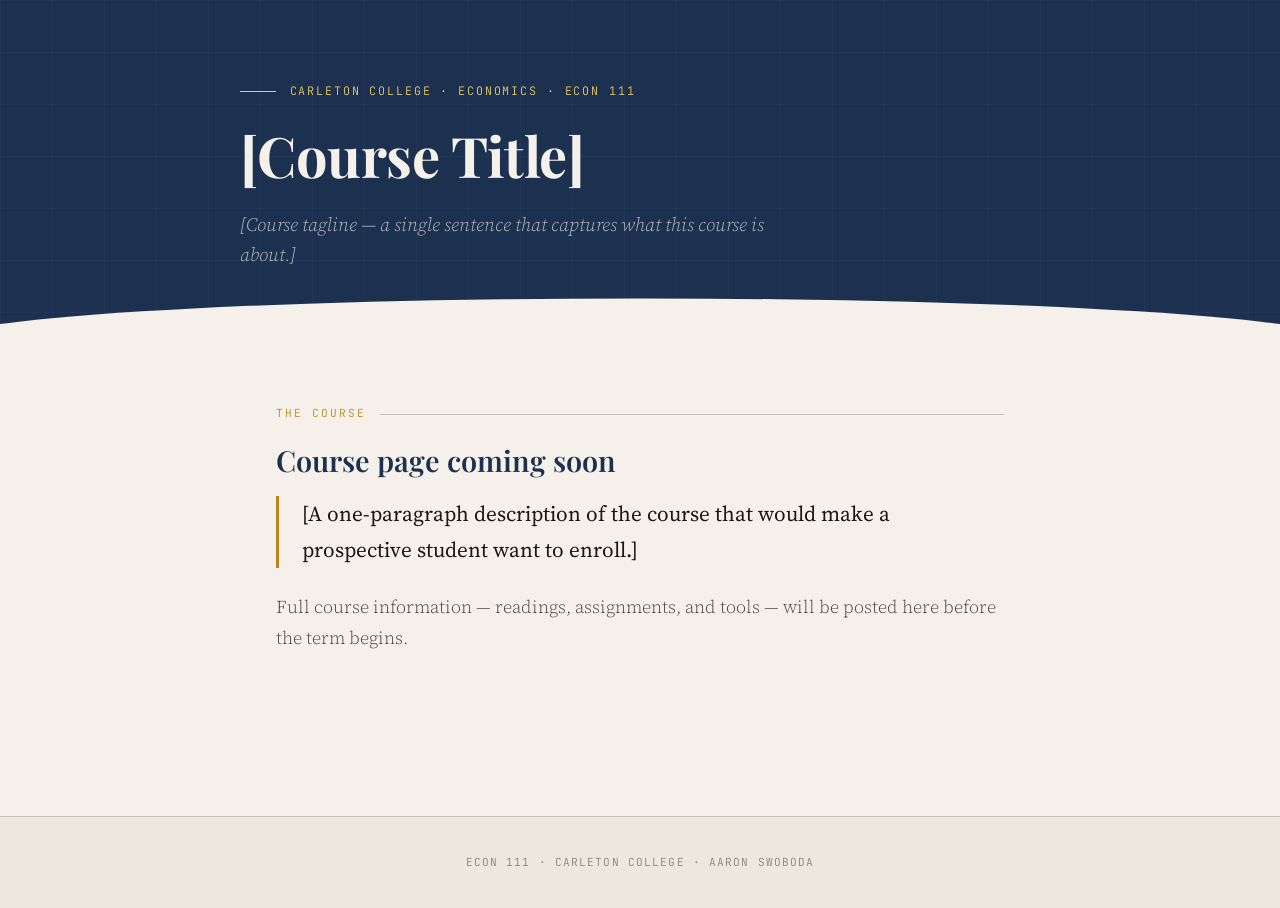
==== courses/econ111/index.html @ edf21638 "Rebuild site with shared styles and course folder structure - New index.html landing page with bio a" ====
<!DOCTYPE html>
<html lang="en">
<head>
<meta charset="UTF-8">
<meta name="viewport" content="width=device-width, initial-scale=1.0">
<title>ECON 111 · Carleton College</title>
<link rel="preconnect" href="https://fonts.googleapis.com">
<link href="https://fonts.googleapis.com/css2?family=Playfair+Display:ital,wght@0,400;0,600;0,700;1,400;1,600&family=Source+Serif+4:ital,opsz,wght@0,8..60,300;0,8..60,400;0,8..60,600;1,8..60,300;1,8..60,400&family=JetBrains+Mono:wght@400;500&display=swap" rel="stylesheet">
<link rel="stylesheet" href="../../styles.css">
</head>
<body>

<header>
  <div class="header-inner">
    <div class="header-tag">Carleton College · Economics · ECON 111</div>
    <h1>[Course Title]</h1>
    <p class="tagline">[Course tagline — a single sentence that captures what this course is about.]</p>
  </div>
</header>

<main>

  <section>
    <div class="label">The Course</div>
    <h2>Course page coming soon</h2>
    <p class="lede">[A one-paragraph description of the course that would make a prospective student want to enroll.]</p>
    <p>Full course information — readings, assignments, and tools — will be posted here before the term begins.</p>
  </section>

</main>

<footer>
  <p>ECON 111 · Carleton College · Aaron Swoboda</p>
</footer>

</body>
</html>
---- styles.css ----
/* ── DESIGN TOKENS ───────────────────────────── */
:root {
  --bg:        #F5F1EA;
  --bg-warm:   #EDE8DF;
  --ink:       #1A1714;
  --ink-mid:   #4A4540;
  --ink-light: #8A8178;
  --navy:      #1C3150;
  --teal:      #1E5C52;
  --gold:      #B8891A;
  --gold-lt:   #E8C96A;
  --rule:      #C8C0B4;
  --serif:     'Playfair Display', Georgia, serif;
  --body:      'Source Serif 4', Georgia, serif;
  --mono:      'JetBrains Mono', monospace;
}

/* ── RESET ───────────────────────────────────── */
*, *::before, *::after { box-sizing: border-box; margin: 0; padding: 0; }
html  { font-size: 18px; scroll-behavior: smooth; }
body  {
  background: var(--bg);
  color: var(--ink);
  font-family: var(--body);
  font-weight: 300;
  line-height: 1.75;
  -webkit-font-smoothing: antialiased;
}

/* ── HEADER ─────────────────────────────────── */
header {
  background: var(--navy);
  color: #F5F1EA;
  padding: 4.5rem 2rem 4rem;
  position: relative;
  overflow: hidden;
}
header::before {
  content: '';
  position: absolute; inset: 0;
  background-image:
    linear-gradient(rgba(255,255,255,0.025) 1px, transparent 1px),
    linear-gradient(90deg, rgba(255,255,255,0.025) 1px, transparent 1px);
  background-size: 52px 52px;
  pointer-events: none;
}
header::after {
  content: '';
  position: absolute; bottom: -1px; left: 0; right: 0;
  height: 44px;
  background: var(--bg);
  clip-path: ellipse(55% 100% at 50% 100%);
}
.header-inner {
  max-width: 800px;
  margin: 0 auto;
  position: relative;
  z-index: 1;
}
.header-tag {
  font-family: var(--mono);
  font-size: 0.65rem;
  letter-spacing: 0.16em;
  text-transform: uppercase;
  color: var(--gold-lt);
  margin-bottom: 1.25rem;
  display: flex;
  align-items: center;
  gap: 0.75rem;
}
.header-tag::before {
  content: '';
  display: inline-block;
  width: 2rem; height: 1px;
  background: var(--gold-lt);
}
h1 {
  font-family: var(--serif);
  font-size: clamp(2rem, 5vw, 3.1rem);
  font-weight: 700;
  line-height: 1.12;
  letter-spacing: -0.01em;
  margin-bottom: 1.25rem;
  color: #F5F1EA;
}
.tagline {
  font-size: 1.05rem;
  font-weight: 300;
  font-style: italic;
  color: rgba(245,241,234,0.72);
  max-width: 540px;
  line-height: 1.6;
}

/* ── LAYOUT ──────────────────────────────────── */
main {
  max-width: 800px;
  margin: 0 auto;
  padding: 3.5rem 2rem 5rem;
}
section { margin-bottom: 4rem; }

/* ── LABELS ──────────────────────────────────── */
.label {
  font-family: var(--mono);
  font-size: 0.62rem;
  letter-spacing: 0.18em;
  text-transform: uppercase;
  color: var(--gold);
  margin-bottom: 1rem;
  display: flex;
  align-items: center;
  gap: 0.75rem;
}
.label::after {
  content: '';
  flex: 1; height: 1px;
  background: var(--rule);
}

/* ── TYPE ────────────────────────────────────── */
h2 {
  font-family: var(--serif);
  font-size: 1.6rem;
  font-weight: 600;
  line-height: 1.25;
  color: var(--navy);
  margin-bottom: 1rem;
}
h3 {
  font-family: var(--serif);
  font-size: 1rem;
  font-weight: 600;
  color: var(--teal);
  margin-bottom: 0.4rem;
  margin-top: 1.75rem;
}
p { color: var(--ink-mid); margin-bottom: 1rem; }
p:last-child { margin-bottom: 0; }
strong { color: var(--ink); font-weight: 600; }
a { color: var(--teal); text-underline-offset: 3px; }
a:hover { color: var(--navy); }

.lede {
  font-size: 1.18rem;
  font-weight: 400;
  line-height: 1.7;
  color: var(--ink);
  border-left: 3px solid var(--gold);
  padding-left: 1.25rem;
  margin-bottom: 1.25rem;
}

/* ── FOOTER ──────────────────────────────────── */
footer {
  background: var(--bg-warm);
  border-top: 1px solid var(--rule);
  padding: 2rem;
  text-align: center;
}
footer p {
  font-family: var(--mono);
  font-size: 0.62rem;
  letter-spacing: 0.1em;
  text-transform: uppercase;
  color: var(--ink-light);
  margin: 0;
}

/* ── ANIMATIONS ──────────────────────────────── */
@keyframes fadeUp {
  from { opacity: 0; transform: translateY(14px); }
  to   { opacity: 1; transform: translateY(0); }
}
.header-inner > * { animation: fadeUp 0.6s ease both; }
.header-tag { animation-delay: 0.05s; }
h1          { animation-delay: 0.15s; }
.tagline    { animation-delay: 0.25s; }

/* ── RESPONSIVE ──────────────────────────────── */
@media (max-width: 700px) {
  h1 { font-size: 1.8rem; }
}
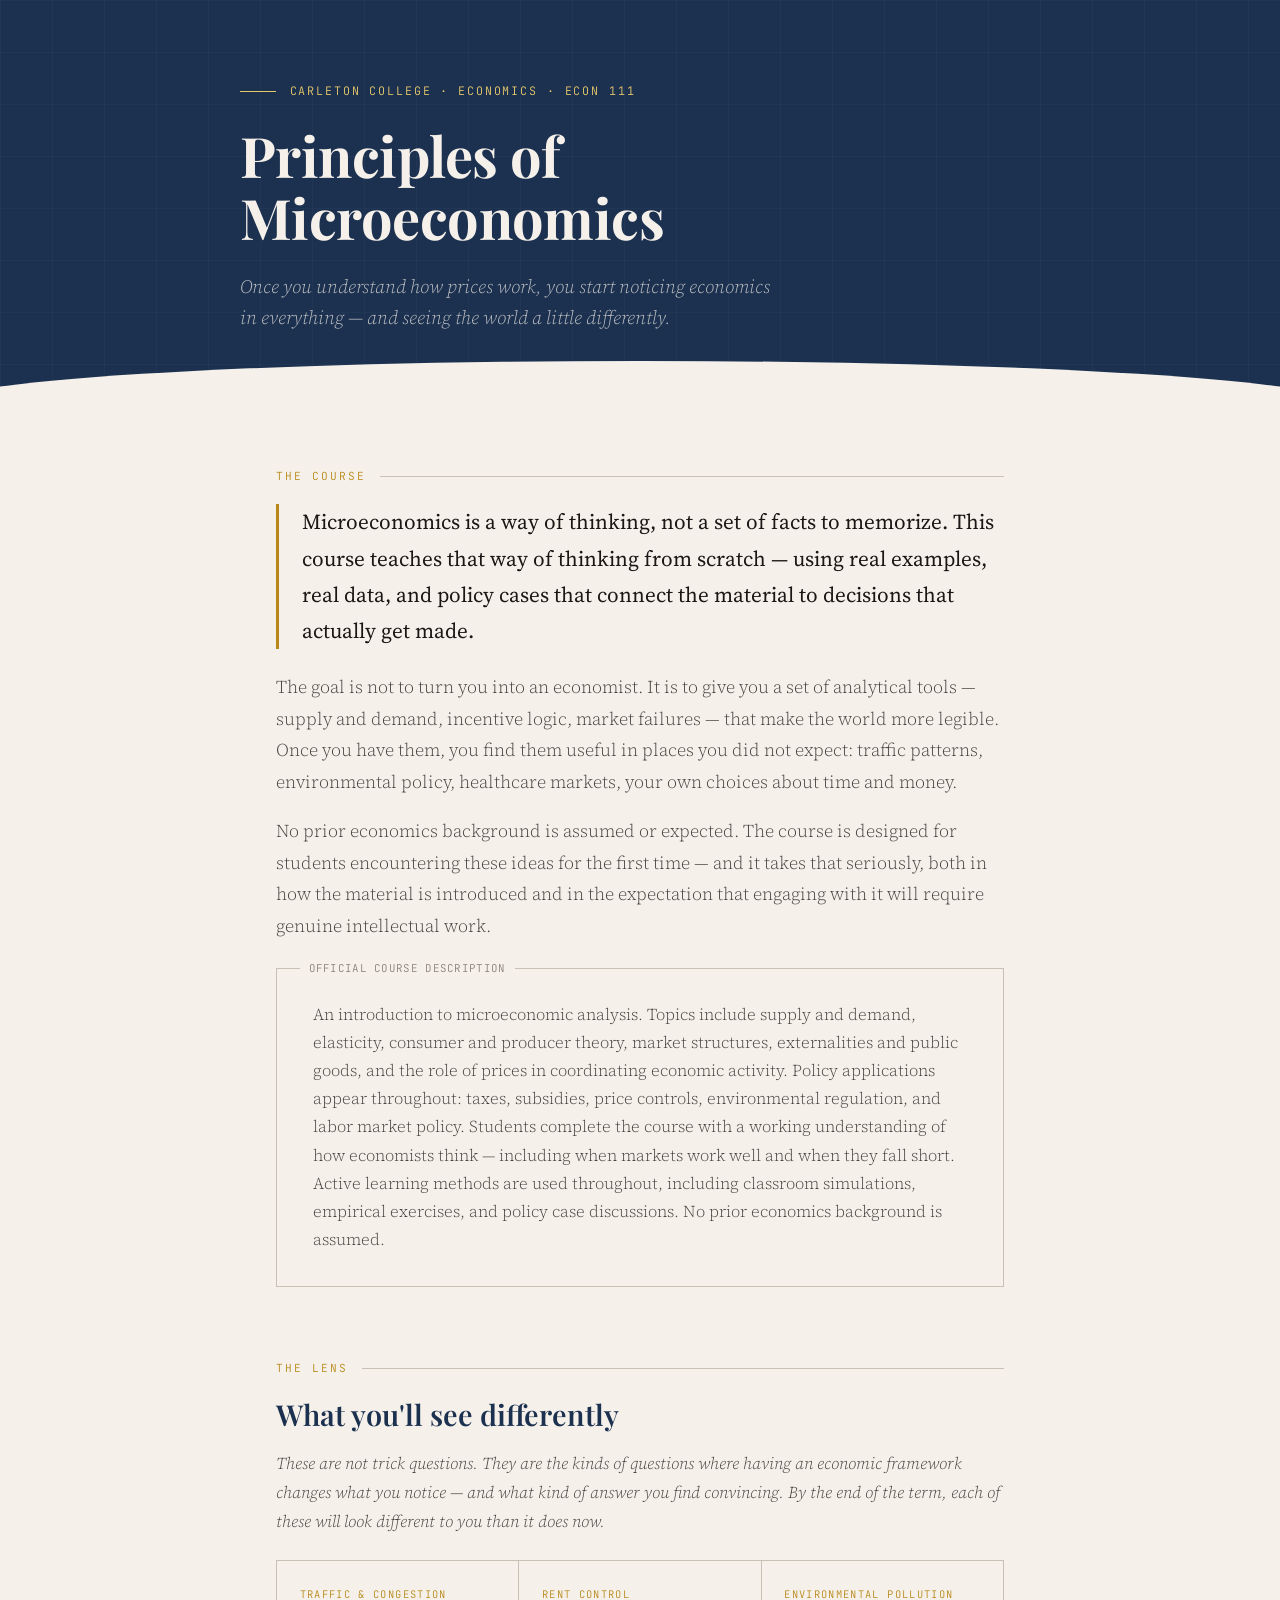
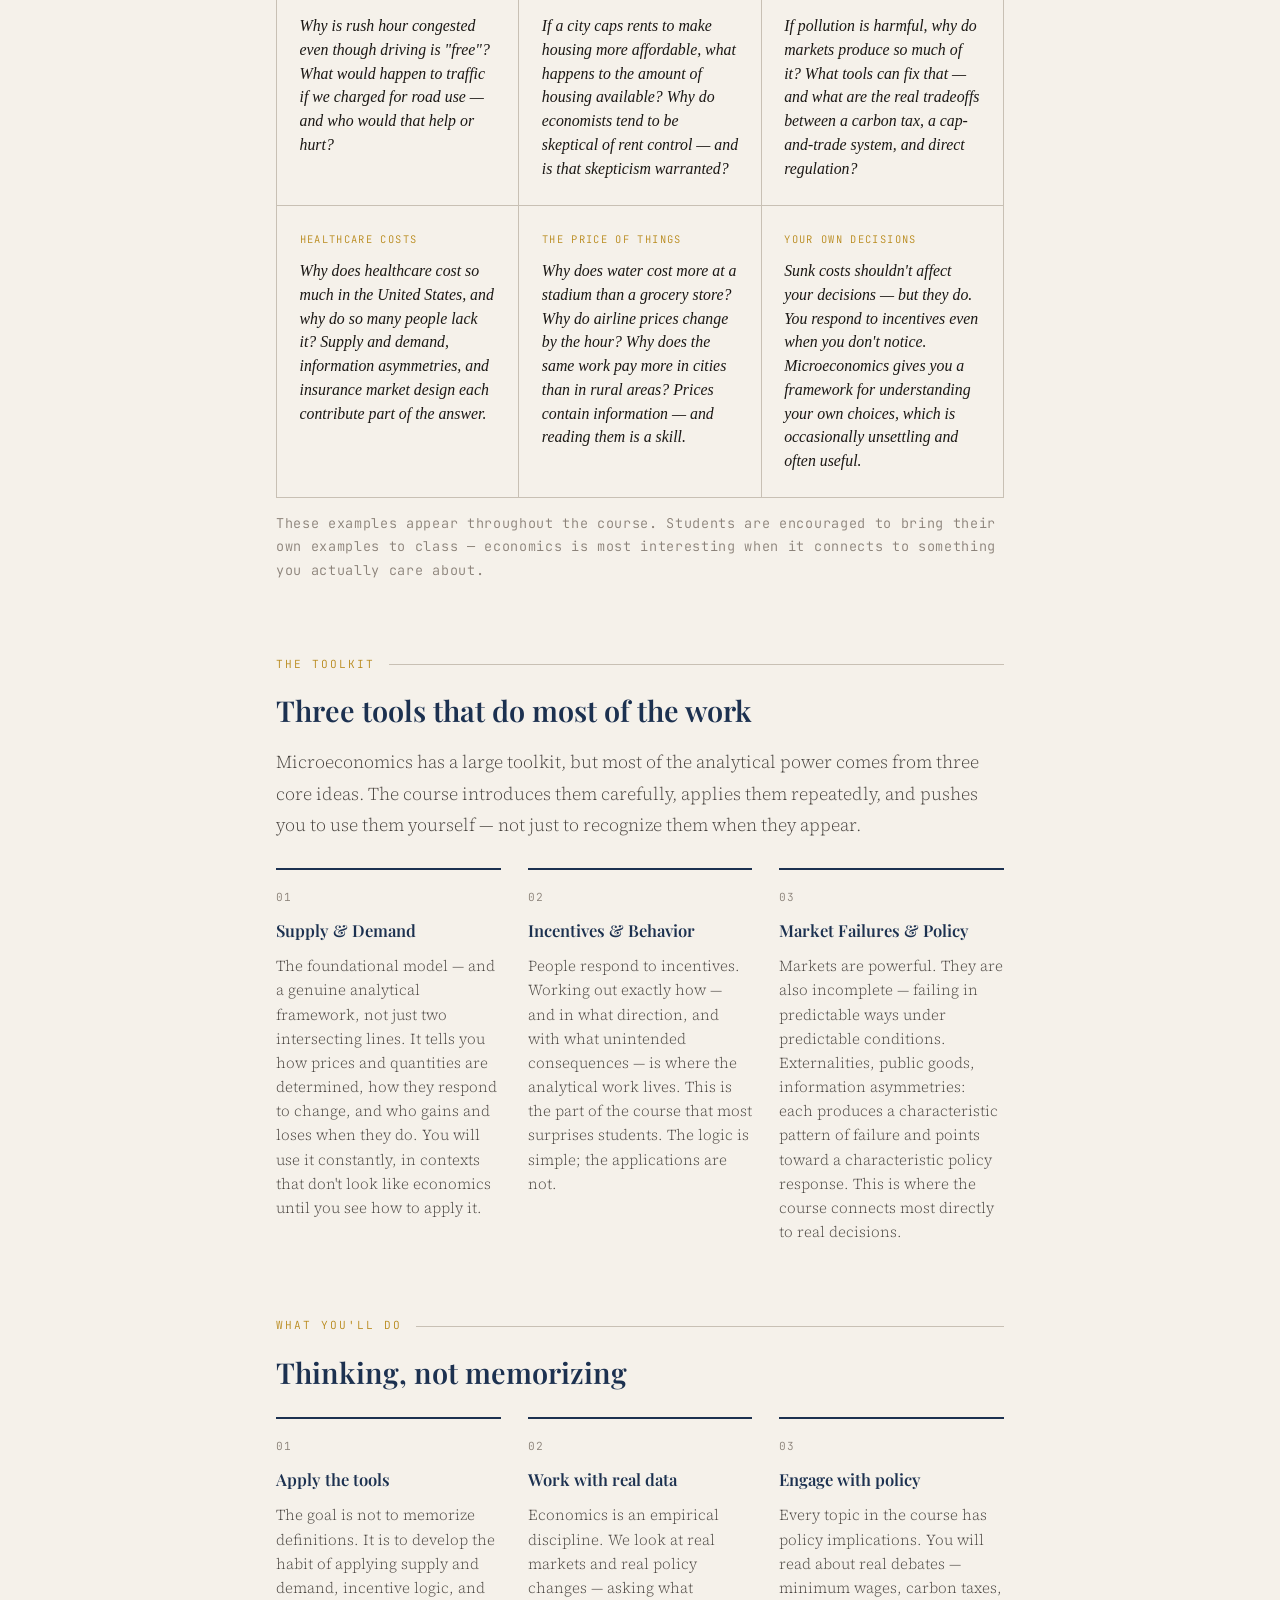
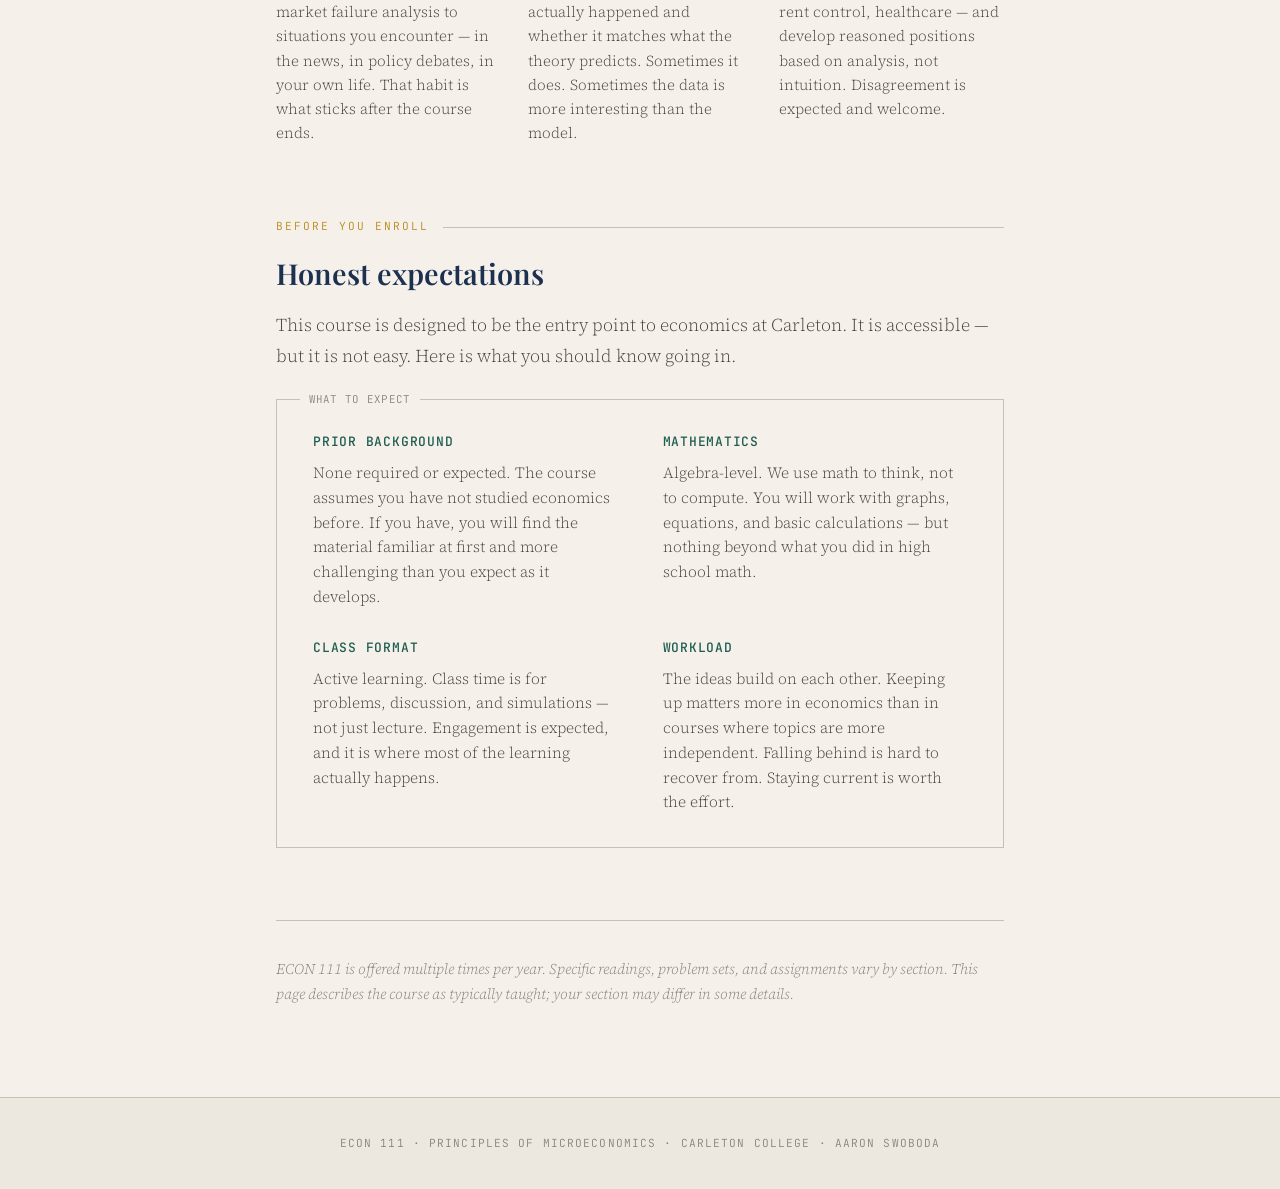
==== commit 671db3d1: "Add full course pages for econ111, econ270, econ284, econ287 Each page uses styles.css and follows t" ====
--- a/courses/econ111/index.html
+++ b/courses/econ111/index.html
@@ -3,34 +3,301 @@
 <head>
 <meta charset="UTF-8">
 <meta name="viewport" content="width=device-width, initial-scale=1.0">
-<title>ECON 111 · Carleton College</title>
+<title>ECON 111 · Principles of Microeconomics · Carleton College</title>
 <link rel="preconnect" href="https://fonts.googleapis.com">
 <link href="https://fonts.googleapis.com/css2?family=Playfair+Display:ital,wght@0,400;0,600;0,700;1,400;1,600&family=Source+Serif+4:ital,opsz,wght@0,8..60,300;0,8..60,400;0,8..60,600;1,8..60,300;1,8..60,400&family=JetBrains+Mono:wght@400;500&display=swap" rel="stylesheet">
 <link rel="stylesheet" href="../../styles.css">
+<style>
+  /* ── CATALOG QUOTE ────────────────────────────── */
+  .catalog-block {
+    border: 1px solid var(--rule);
+    padding: 1.75rem 2rem;
+    margin-top: 1.5rem;
+    position: relative;
+  }
+  .catalog-block::before {
+    content: 'Official course description';
+    position: absolute;
+    top: -0.55rem; left: 1.25rem;
+    background: var(--bg);
+    padding: 0 0.5rem;
+    font-family: var(--mono);
+    font-size: 0.6rem;
+    letter-spacing: 0.12em;
+    text-transform: uppercase;
+    color: var(--ink-light);
+  }
+  .catalog-block p {
+    font-size: 0.92rem;
+    line-height: 1.7;
+    color: var(--ink-mid);
+    margin: 0;
+  }
+
+  /* ── QUESTION CARDS ───────────────────────────── */
+  .q-intro {
+    font-size: 0.92rem;
+    color: var(--ink-mid);
+    margin-bottom: 1.25rem;
+    font-style: italic;
+  }
+  .q-grid {
+    display: grid;
+    grid-template-columns: 1fr 1fr 1fr;
+    gap: 1px;
+    background: var(--rule);
+    border: 1px solid var(--rule);
+    margin-bottom: 0.75rem;
+  }
+  .q-card {
+    background: var(--bg);
+    padding: 1.35rem 1.25rem;
+    transition: background 0.18s ease;
+  }
+  .q-card:hover { background: var(--bg-warm); }
+  .q-topic {
+    font-family: var(--mono);
+    font-size: 0.58rem;
+    letter-spacing: 0.13em;
+    text-transform: uppercase;
+    color: var(--gold);
+    margin-bottom: 0.6rem;
+  }
+  .q-text {
+    font-family: var(--serif);
+    font-size: 0.88rem;
+    font-style: italic;
+    line-height: 1.5;
+    color: var(--ink);
+    margin: 0;
+  }
+  .fine-note {
+    font-size: 0.75rem;
+    color: var(--ink-light);
+    font-family: var(--mono);
+    letter-spacing: 0.05em;
+    margin-top: 0.75rem;
+  }
+
+  /* ── PILLARS ─────────────────────────────────── */
+  .pillars {
+    display: grid;
+    grid-template-columns: 1fr 1fr 1fr;
+    gap: 1.5rem;
+    margin-top: 1.5rem;
+  }
+  .pillar { border-top: 2px solid var(--navy); padding-top: 1rem; }
+  .pillar-num {
+    font-family: var(--mono);
+    font-size: 0.62rem;
+    letter-spacing: 0.1em;
+    color: var(--ink-light);
+    margin-bottom: 0.5rem;
+  }
+  .pillar h3 { font-size: 0.92rem; margin-top: 0; margin-bottom: 0.5rem; color: var(--navy); }
+  .pillar p  { font-size: 0.84rem; line-height: 1.6; margin: 0; }
+
+  /* ── WHAT TO EXPECT BOX ──────────────────────── */
+  .expect-box {
+    border: 1px solid var(--rule);
+    padding: 1.75rem 2rem;
+    margin-top: 1.5rem;
+    display: grid;
+    grid-template-columns: 1fr 1fr;
+    gap: 1.5rem 2.5rem;
+    position: relative;
+  }
+  .expect-box::before {
+    content: 'What to expect';
+    position: absolute;
+    top: -0.55rem; left: 1.25rem;
+    background: var(--bg);
+    padding: 0 0.5rem;
+    font-family: var(--mono);
+    font-size: 0.6rem;
+    letter-spacing: 0.12em;
+    text-transform: uppercase;
+    color: var(--ink-light);
+  }
+  .expect-item h3 {
+    font-family: var(--mono);
+    font-size: 0.72rem;
+    font-weight: 500;
+    letter-spacing: 0.06em;
+    text-transform: uppercase;
+    color: var(--teal);
+    margin-top: 0;
+    margin-bottom: 0.4rem;
+  }
+  .expect-item p {
+    font-size: 0.86rem;
+    color: var(--ink-mid);
+    line-height: 1.6;
+    margin: 0;
+  }
+
+  /* ── DISCLAIMER ──────────────────────────────── */
+  .disclaimer {
+    border-top: 1px solid var(--rule);
+    padding-top: 2rem;
+    margin-top: 1rem;
+  }
+  .disclaimer p {
+    font-size: 0.82rem;
+    font-style: italic;
+    color: var(--ink-light);
+    line-height: 1.7;
+  }
+
+  /* ── RESPONSIVE ──────────────────────────────── */
+  @media (max-width: 700px) {
+    .q-grid      { grid-template-columns: 1fr; }
+    .pillars     { grid-template-columns: 1fr; }
+    .expect-box  { grid-template-columns: 1fr; }
+  }
+</style>
 </head>
 <body>
 
 <header>
   <div class="header-inner">
     <div class="header-tag">Carleton College · Economics · ECON 111</div>
-    <h1>[Course Title]</h1>
-    <p class="tagline">[Course tagline — a single sentence that captures what this course is about.]</p>
+    <h1>Principles of<br>Microeconomics</h1>
+    <p class="tagline">Once you understand how prices work, you start noticing economics in everything — and seeing the world a little differently.</p>
   </div>
 </header>
 
 <main>
 
+  <!-- THE COURSE -->
   <section>
     <div class="label">The Course</div>
-    <h2>Course page coming soon</h2>
-    <p class="lede">[A one-paragraph description of the course that would make a prospective student want to enroll.]</p>
-    <p>Full course information — readings, assignments, and tools — will be posted here before the term begins.</p>
-  </section>
+    <p class="lede">Microeconomics is a way of thinking, not a set of facts to memorize. This course teaches that way of thinking from scratch — using real examples, real data, and policy cases that connect the material to decisions that actually get made.</p>
+    <p>The goal is not to turn you into an economist. It is to give you a set of analytical tools — supply and demand, incentive logic, market failures — that make the world more legible. Once you have them, you find them useful in places you did not expect: traffic patterns, environmental policy, healthcare markets, your own choices about time and money.</p>
+    <p>No prior economics background is assumed or expected. The course is designed for students encountering these ideas for the first time — and it takes that seriously, both in how the material is introduced and in the expectation that engaging with it will require genuine intellectual work.</p>
+
+    <div class="catalog-block">
+      <p>An introduction to microeconomic analysis. Topics include supply and demand, elasticity, consumer and producer theory, market structures, externalities and public goods, and the role of prices in coordinating economic activity. Policy applications appear throughout: taxes, subsidies, price controls, environmental regulation, and labor market policy. Students complete the course with a working understanding of how economists think — including when markets work well and when they fall short. Active learning methods are used throughout, including classroom simulations, empirical exercises, and policy case discussions. No prior economics background is assumed.</p>
+    </div>
+  </section>
+
+  <!-- WHAT YOU'LL SEE DIFFERENTLY -->
+  <section>
+    <div class="label">The Lens</div>
+    <h2>What you'll see differently</h2>
+    <p class="q-intro">These are not trick questions. They are the kinds of questions where having an economic framework changes what you notice — and what kind of answer you find convincing. By the end of the term, each of these will look different to you than it does now.</p>
+
+    <div class="q-grid">
+      <div class="q-card">
+        <div class="q-topic">Traffic &amp; Congestion</div>
+        <p class="q-text">Why is rush hour congested even though driving is "free"? What would happen to traffic if we charged for road use — and who would that help or hurt?</p>
+      </div>
+      <div class="q-card">
+        <div class="q-topic">Rent Control</div>
+        <p class="q-text">If a city caps rents to make housing more affordable, what happens to the amount of housing available? Why do economists tend to be skeptical of rent control — and is that skepticism warranted?</p>
+      </div>
+      <div class="q-card">
+        <div class="q-topic">Environmental Pollution</div>
+        <p class="q-text">If pollution is harmful, why do markets produce so much of it? What tools can fix that — and what are the real tradeoffs between a carbon tax, a cap-and-trade system, and direct regulation?</p>
+      </div>
+      <div class="q-card">
+        <div class="q-topic">Healthcare Costs</div>
+        <p class="q-text">Why does healthcare cost so much in the United States, and why do so many people lack it? Supply and demand, information asymmetries, and insurance market design each contribute part of the answer.</p>
+      </div>
+      <div class="q-card">
+        <div class="q-topic">The Price of Things</div>
+        <p class="q-text">Why does water cost more at a stadium than a grocery store? Why do airline prices change by the hour? Why does the same work pay more in cities than in rural areas? Prices contain information — and reading them is a skill.</p>
+      </div>
+      <div class="q-card">
+        <div class="q-topic">Your Own Decisions</div>
+        <p class="q-text">Sunk costs shouldn't affect your decisions — but they do. You respond to incentives even when you don't notice. Microeconomics gives you a framework for understanding your own choices, which is occasionally unsettling and often useful.</p>
+      </div>
+    </div>
+    <p class="fine-note">These examples appear throughout the course. Students are encouraged to bring their own examples to class — economics is most interesting when it connects to something you actually care about.</p>
+  </section>
+
+  <!-- THE TOOLKIT -->
+  <section>
+    <div class="label">The Toolkit</div>
+    <h2>Three tools that do most of the work</h2>
+    <p>Microeconomics has a large toolkit, but most of the analytical power comes from three core ideas. The course introduces them carefully, applies them repeatedly, and pushes you to use them yourself — not just to recognize them when they appear.</p>
+    <div class="pillars">
+      <div class="pillar">
+        <div class="pillar-num">01</div>
+        <h3>Supply &amp; Demand</h3>
+        <p>The foundational model — and a genuine analytical framework, not just two intersecting lines. It tells you how prices and quantities are determined, how they respond to change, and who gains and loses when they do. You will use it constantly, in contexts that don't look like economics until you see how to apply it.</p>
+      </div>
+      <div class="pillar">
+        <div class="pillar-num">02</div>
+        <h3>Incentives &amp; Behavior</h3>
+        <p>People respond to incentives. Working out exactly how — and in what direction, and with what unintended consequences — is where the analytical work lives. This is the part of the course that most surprises students. The logic is simple; the applications are not.</p>
+      </div>
+      <div class="pillar">
+        <div class="pillar-num">03</div>
+        <h3>Market Failures &amp; Policy</h3>
+        <p>Markets are powerful. They are also incomplete — failing in predictable ways under predictable conditions. Externalities, public goods, information asymmetries: each produces a characteristic pattern of failure and points toward a characteristic policy response. This is where the course connects most directly to real decisions.</p>
+      </div>
+    </div>
+  </section>
+
+  <!-- WHAT YOU DO -->
+  <section>
+    <div class="label">What You'll Do</div>
+    <h2>Thinking, not memorizing</h2>
+    <div class="pillars">
+      <div class="pillar">
+        <div class="pillar-num">01</div>
+        <h3>Apply the tools</h3>
+        <p>The goal is not to memorize definitions. It is to develop the habit of applying supply and demand, incentive logic, and market failure analysis to situations you encounter — in the news, in policy debates, in your own life. That habit is what sticks after the course ends.</p>
+      </div>
+      <div class="pillar">
+        <div class="pillar-num">02</div>
+        <h3>Work with real data</h3>
+        <p>Economics is an empirical discipline. We look at real markets and real policy changes — asking what actually happened and whether it matches what the theory predicts. Sometimes it does. Sometimes the data is more interesting than the model.</p>
+      </div>
+      <div class="pillar">
+        <div class="pillar-num">03</div>
+        <h3>Engage with policy</h3>
+        <p>Every topic in the course has policy implications. You will read about real debates — minimum wages, carbon taxes, rent control, healthcare — and develop reasoned positions based on analysis, not intuition. Disagreement is expected and welcome.</p>
+      </div>
+    </div>
+  </section>
+
+  <!-- WHAT TO EXPECT -->
+  <section>
+    <div class="label">Before You Enroll</div>
+    <h2>Honest expectations</h2>
+    <p>This course is designed to be the entry point to economics at Carleton. It is accessible — but it is not easy. Here is what you should know going in.</p>
+
+    <div class="expect-box">
+      <div class="expect-item">
+        <h3>Prior Background</h3>
+        <p>None required or expected. The course assumes you have not studied economics before. If you have, you will find the material familiar at first and more challenging than you expect as it develops.</p>
+      </div>
+      <div class="expect-item">
+        <h3>Mathematics</h3>
+        <p>Algebra-level. We use math to think, not to compute. You will work with graphs, equations, and basic calculations — but nothing beyond what you did in high school math.</p>
+      </div>
+      <div class="expect-item">
+        <h3>Class Format</h3>
+        <p>Active learning. Class time is for problems, discussion, and simulations — not just lecture. Engagement is expected, and it is where most of the learning actually happens.</p>
+      </div>
+      <div class="expect-item">
+        <h3>Workload</h3>
+        <p>The ideas build on each other. Keeping up matters more in economics than in courses where topics are more independent. Falling behind is hard to recover from. Staying current is worth the effort.</p>
+      </div>
+    </div>
+  </section>
+
+  <!-- DISCLAIMER -->
+  <div class="disclaimer">
+    <p>ECON 111 is offered multiple times per year. Specific readings, problem sets, and assignments vary by section. This page describes the course as typically taught; your section may differ in some details.</p>
+  </div>
 
 </main>
 
 <footer>
-  <p>ECON 111 · Carleton College · Aaron Swoboda</p>
+  <p>ECON 111 · Principles of Microeconomics · Carleton College · Aaron Swoboda</p>
 </footer>
 
 </body>
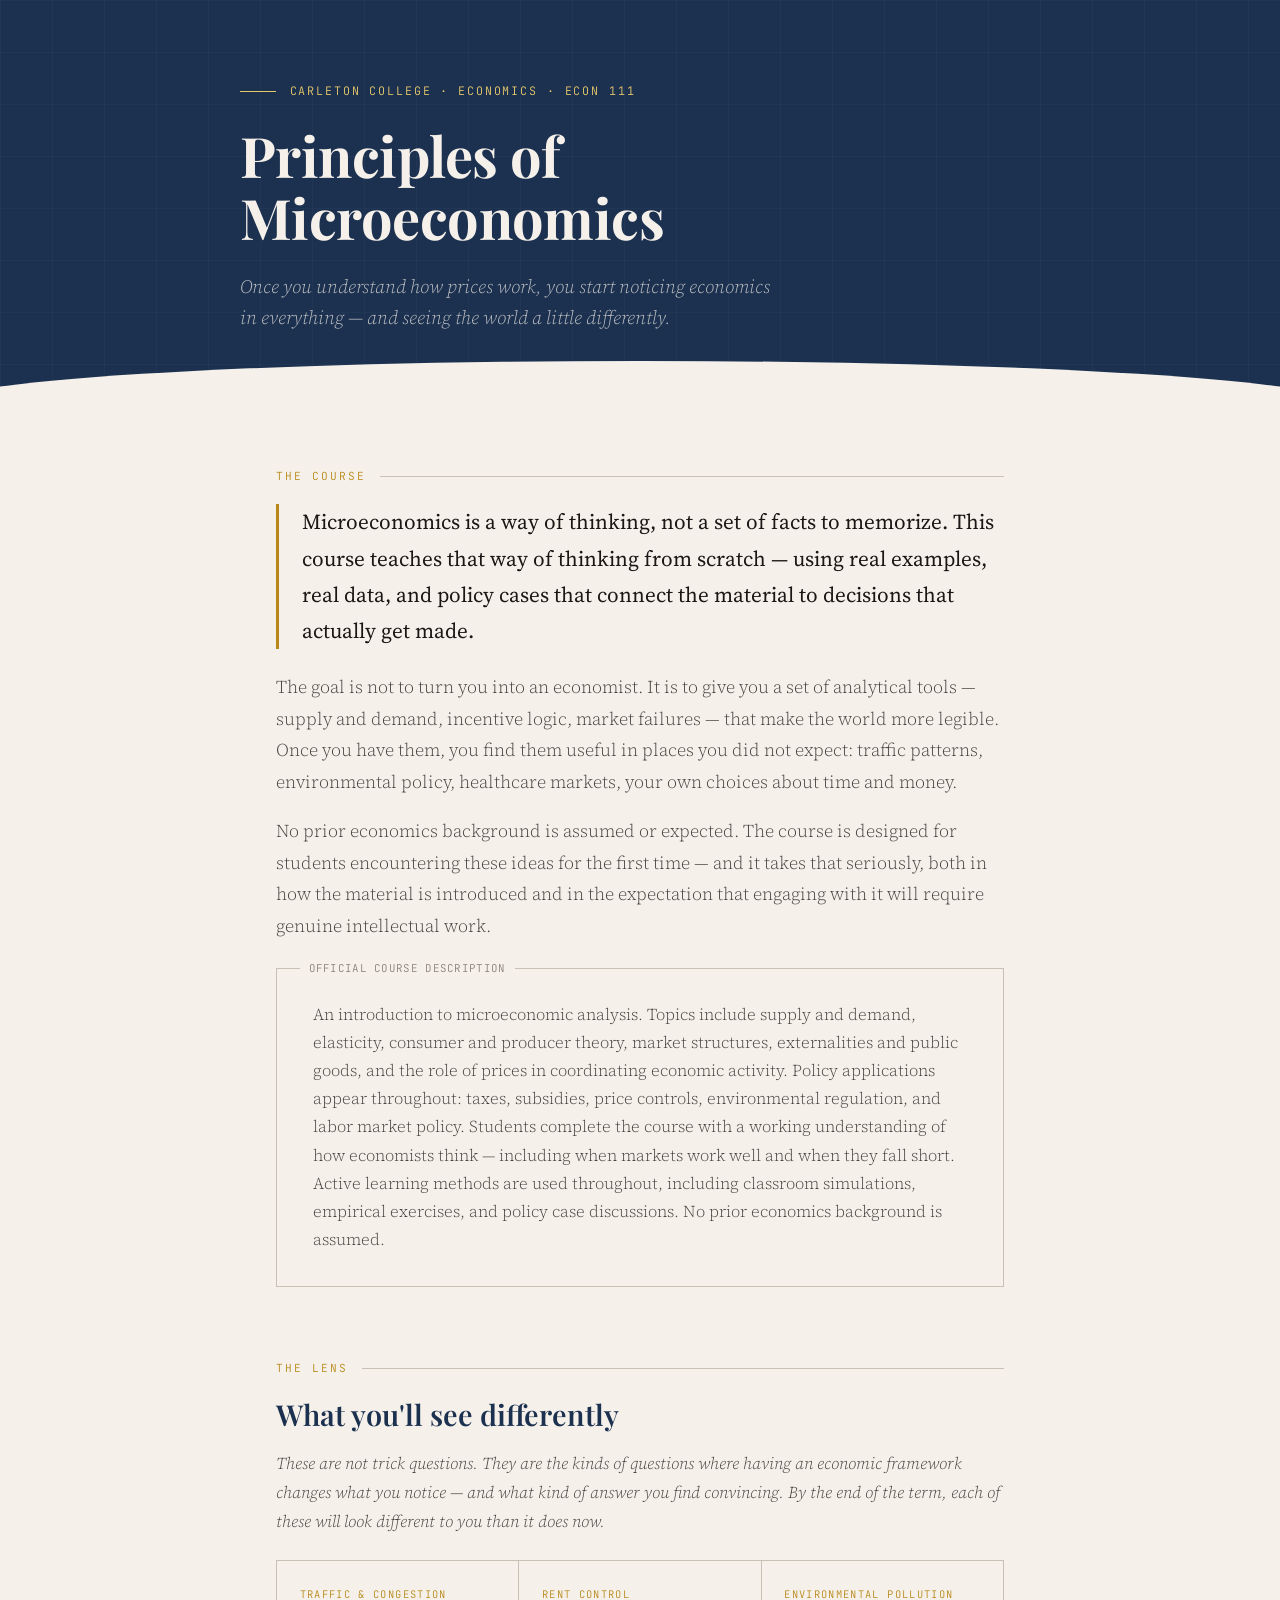
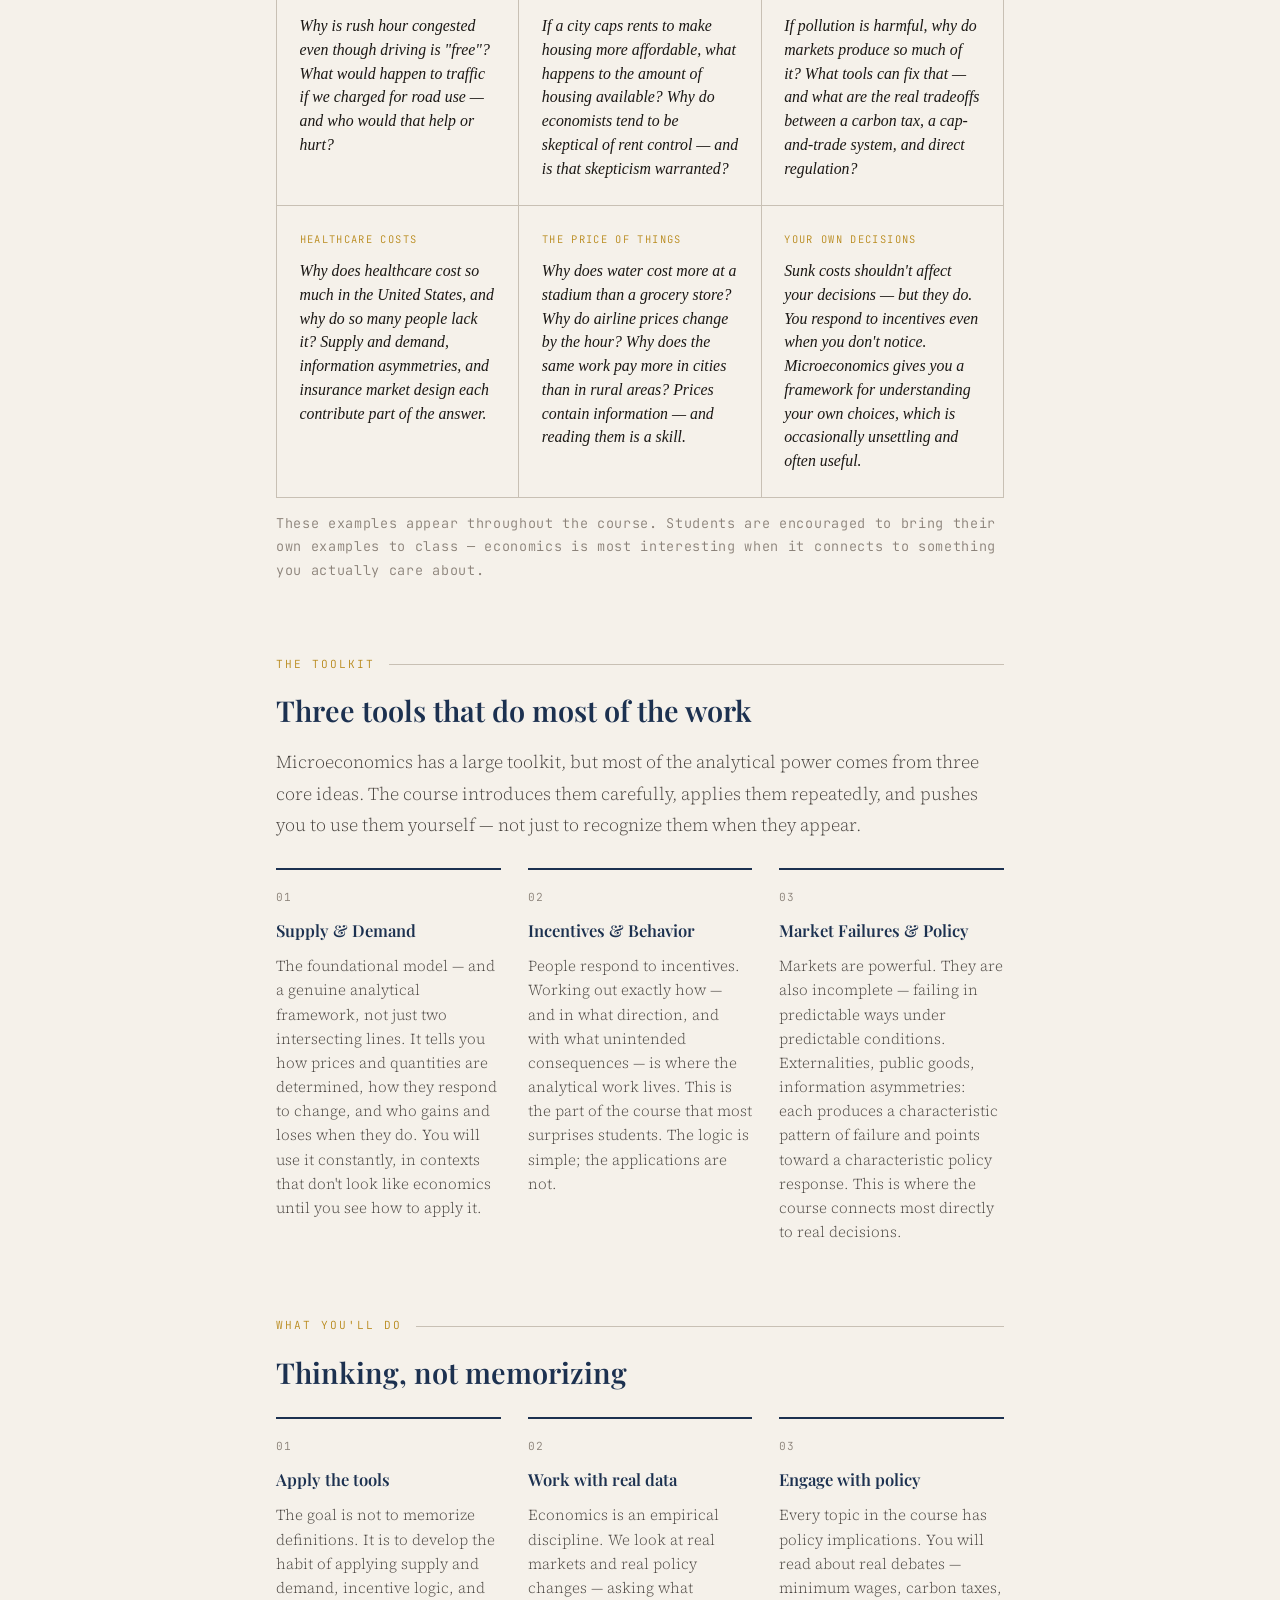
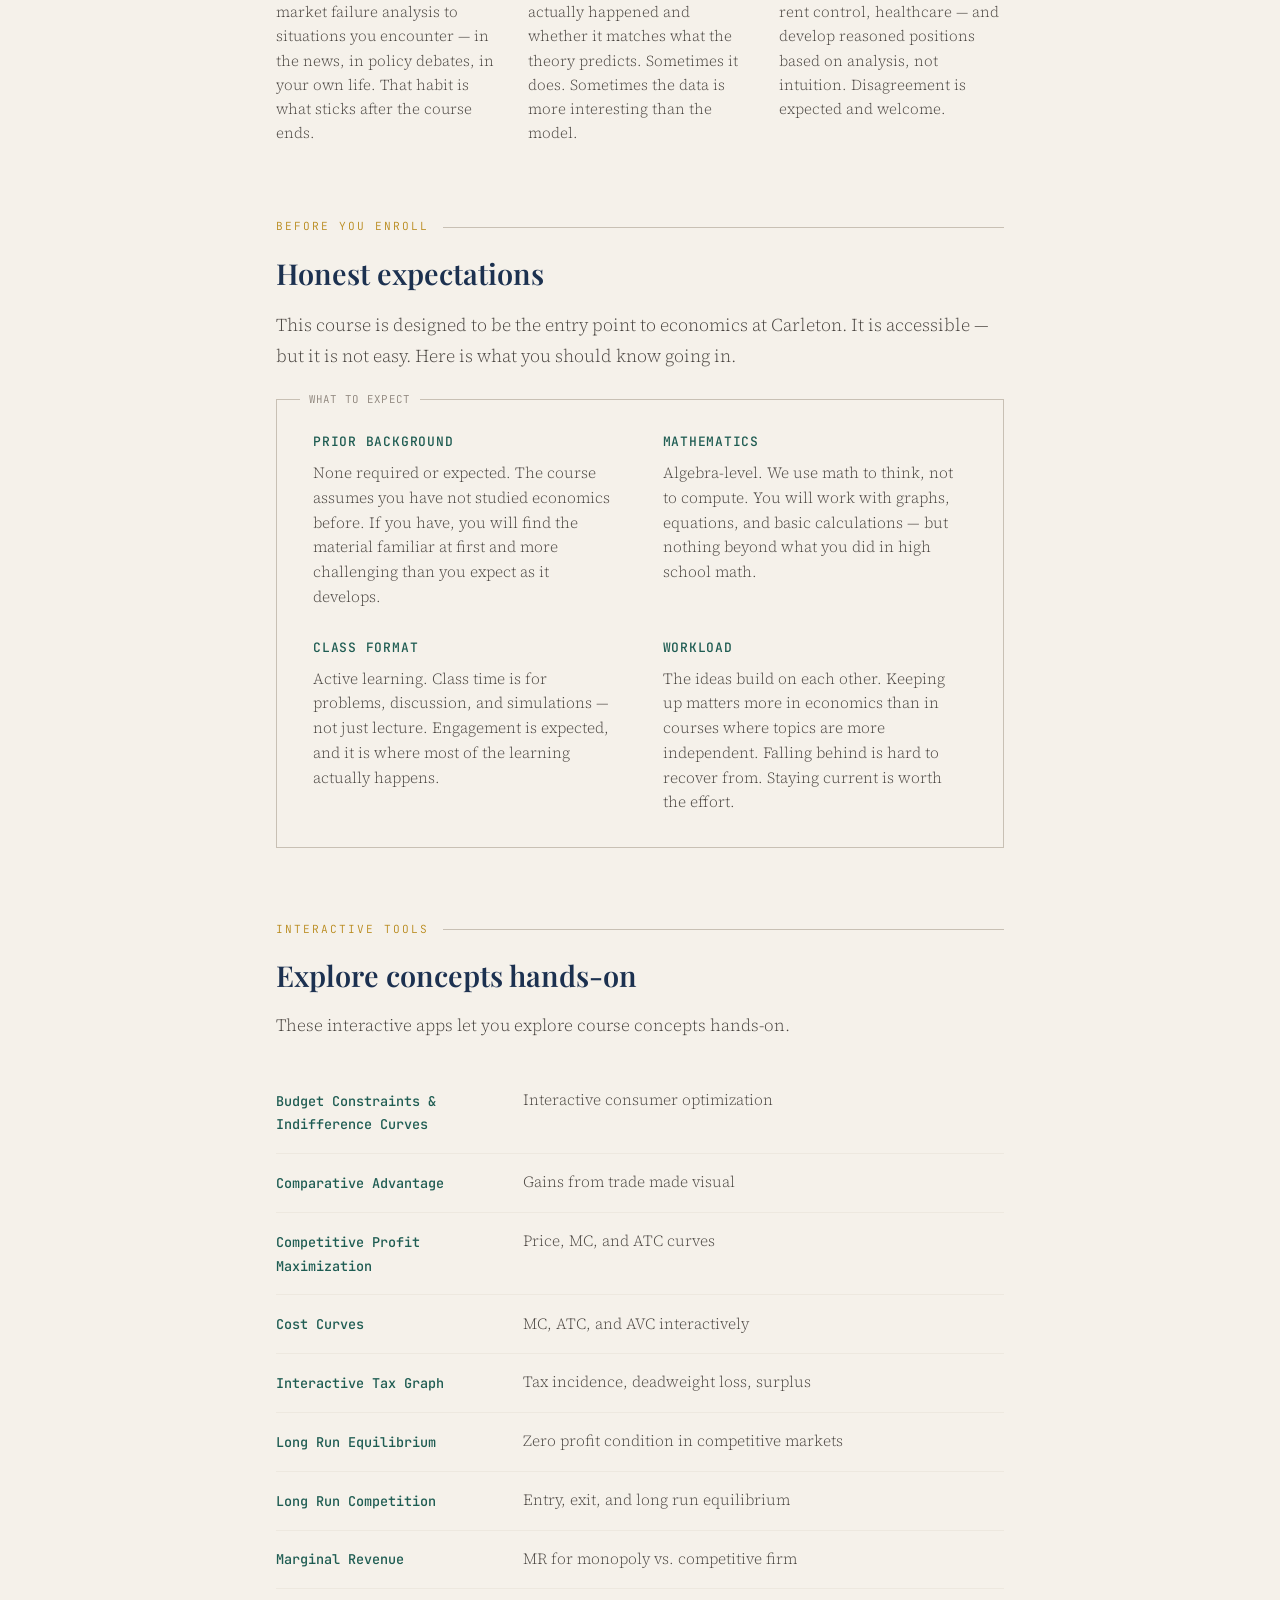
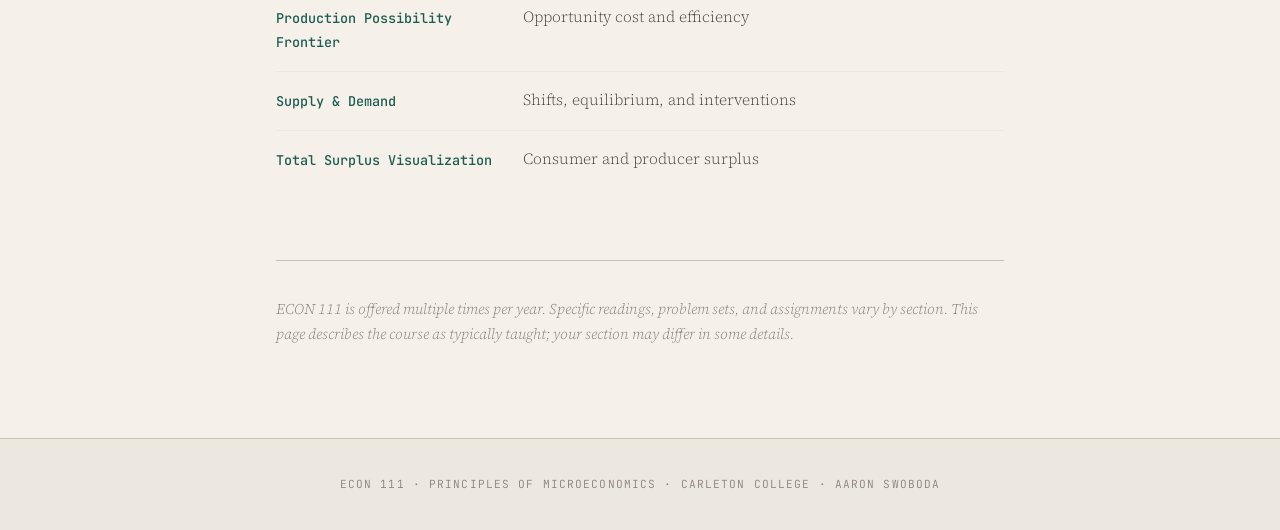
==== commit 3dd30a40: "Add Interactive Tools sections to econ111, econ270, econ284 - econ111: 11 Shiny apps covering full m" ====
--- a/courses/econ111/index.html
+++ b/courses/econ111/index.html
@@ -149,11 +149,43 @@
     line-height: 1.7;
   }
 
+  /* ── TOOLS ───────────────────────────────────── */
+  .tools-intro {
+    font-size: 0.95rem;
+    color: var(--ink-mid);
+    margin-bottom: 1.75rem;
+    line-height: 1.7;
+  }
+  .tool-row {
+    display: grid;
+    grid-template-columns: 220px 1fr;
+    gap: 0.5rem 1.5rem;
+    padding: 0.9rem 0;
+    border-bottom: 1px solid var(--bg-warm);
+    align-items: start;
+  }
+  .tool-row:last-child { border-bottom: none; }
+  .tool-name {
+    font-family: var(--mono);
+    font-size: 0.75rem;
+    font-weight: 500;
+    padding-top: 0.1rem;
+  }
+  .tool-name a { color: var(--teal); text-decoration: none; }
+  .tool-name a:hover { text-decoration: underline; }
+  .tool-desc {
+    font-size: 0.86rem;
+    color: var(--ink-mid);
+    line-height: 1.6;
+    margin: 0;
+  }
+
   /* ── RESPONSIVE ──────────────────────────────── */
   @media (max-width: 700px) {
     .q-grid      { grid-template-columns: 1fr; }
     .pillars     { grid-template-columns: 1fr; }
     .expect-box  { grid-template-columns: 1fr; }
+    .tool-row    { grid-template-columns: 1fr; }
   }
 </style>
 </head>
@@ -289,6 +321,58 @@
     </div>
   </section>
 
+  <!-- INTERACTIVE TOOLS -->
+  <section>
+    <div class="label">Interactive Tools</div>
+    <h2>Explore concepts hands-on</h2>
+    <p class="tools-intro">These interactive apps let you explore course concepts hands-on.</p>
+
+    <div class="tool-row">
+      <div class="tool-name"><a href="https://shinyapps.carleton.edu/aswoboda/BCsICs/" target="_blank" rel="noopener">Budget Constraints &amp; Indifference Curves</a></div>
+      <p class="tool-desc">Interactive consumer optimization</p>
+    </div>
+    <div class="tool-row">
+      <div class="tool-name"><a href="https://shinyapps.carleton.edu/aswoboda/ComparativeAdvantage/" target="_blank" rel="noopener">Comparative Advantage</a></div>
+      <p class="tool-desc">Gains from trade made visual</p>
+    </div>
+    <div class="tool-row">
+      <div class="tool-name"><a href="https://shinyapps.carleton.edu/aswoboda/CompetitiveProfitMaximization/" target="_blank" rel="noopener">Competitive Profit Maximization</a></div>
+      <p class="tool-desc">Price, MC, and ATC curves</p>
+    </div>
+    <div class="tool-row">
+      <div class="tool-name"><a href="https://shinyapps.carleton.edu/aswoboda/CostCurves/" target="_blank" rel="noopener">Cost Curves</a></div>
+      <p class="tool-desc">MC, ATC, and AVC interactively</p>
+    </div>
+    <div class="tool-row">
+      <div class="tool-name"><a href="https://shinyapps.carleton.edu/aswoboda/InteractiveTaxGraph/" target="_blank" rel="noopener">Interactive Tax Graph</a></div>
+      <p class="tool-desc">Tax incidence, deadweight loss, surplus</p>
+    </div>
+    <div class="tool-row">
+      <div class="tool-name"><a href="https://shinyapps.carleton.edu/aswoboda/LR/" target="_blank" rel="noopener">Long Run Equilibrium</a></div>
+      <p class="tool-desc">Zero profit condition in competitive markets</p>
+    </div>
+    <div class="tool-row">
+      <div class="tool-name"><a href="https://shinyapps.carleton.edu/aswoboda/LRCompetition/" target="_blank" rel="noopener">Long Run Competition</a></div>
+      <p class="tool-desc">Entry, exit, and long run equilibrium</p>
+    </div>
+    <div class="tool-row">
+      <div class="tool-name"><a href="https://shinyapps.carleton.edu/aswoboda/MarginalRevenue/" target="_blank" rel="noopener">Marginal Revenue</a></div>
+      <p class="tool-desc">MR for monopoly vs. competitive firm</p>
+    </div>
+    <div class="tool-row">
+      <div class="tool-name"><a href="https://shinyapps.carleton.edu/aswoboda/PPFs/" target="_blank" rel="noopener">Production Possibility Frontier</a></div>
+      <p class="tool-desc">Opportunity cost and efficiency</p>
+    </div>
+    <div class="tool-row">
+      <div class="tool-name"><a href="https://shinyapps.carleton.edu/aswoboda/SupplyDemand/" target="_blank" rel="noopener">Supply &amp; Demand</a></div>
+      <p class="tool-desc">Shifts, equilibrium, and interventions</p>
+    </div>
+    <div class="tool-row">
+      <div class="tool-name"><a href="https://shinyapps.carleton.edu/aswoboda/TotalSurplusVisualization/" target="_blank" rel="noopener">Total Surplus Visualization</a></div>
+      <p class="tool-desc">Consumer and producer surplus</p>
+    </div>
+  </section>
+
   <!-- DISCLAIMER -->
   <div class="disclaimer">
     <p>ECON 111 is offered multiple times per year. Specific readings, problem sets, and assignments vary by section. This page describes the course as typically taught; your section may differ in some details.</p>
